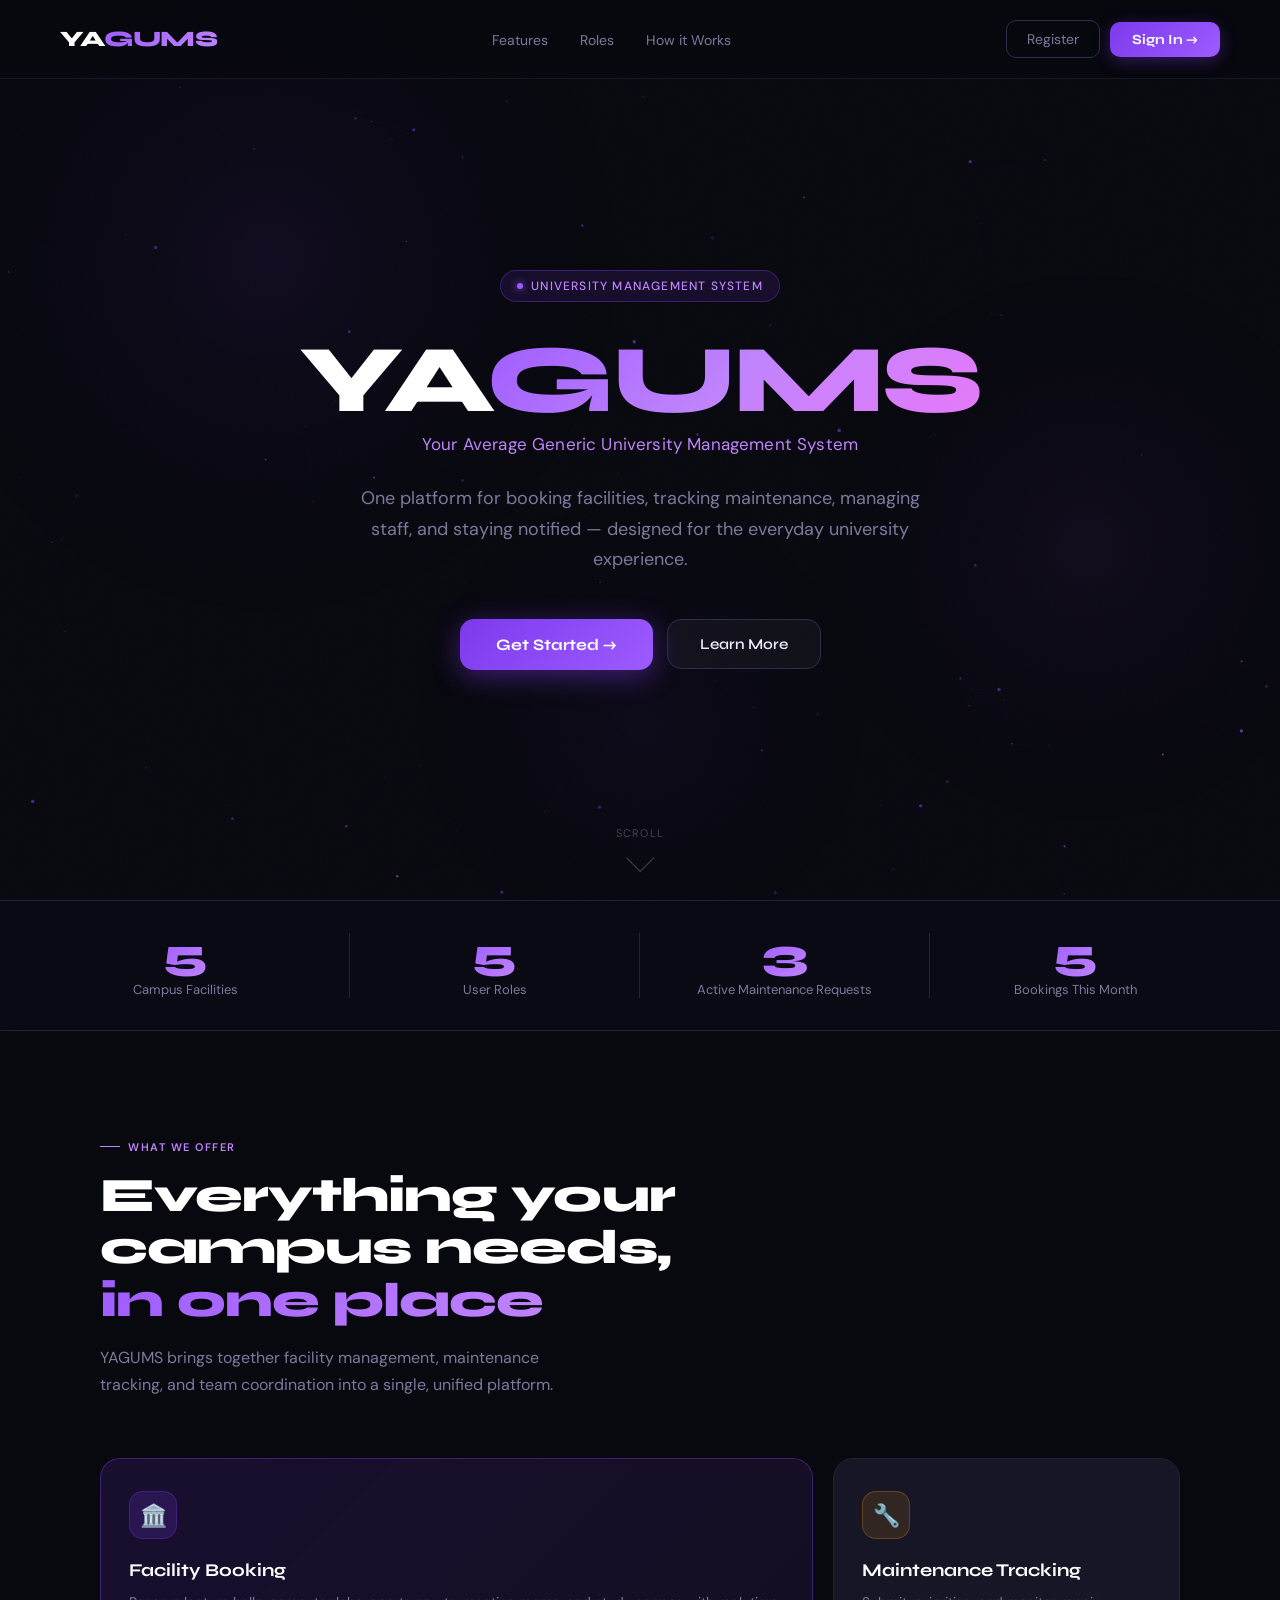
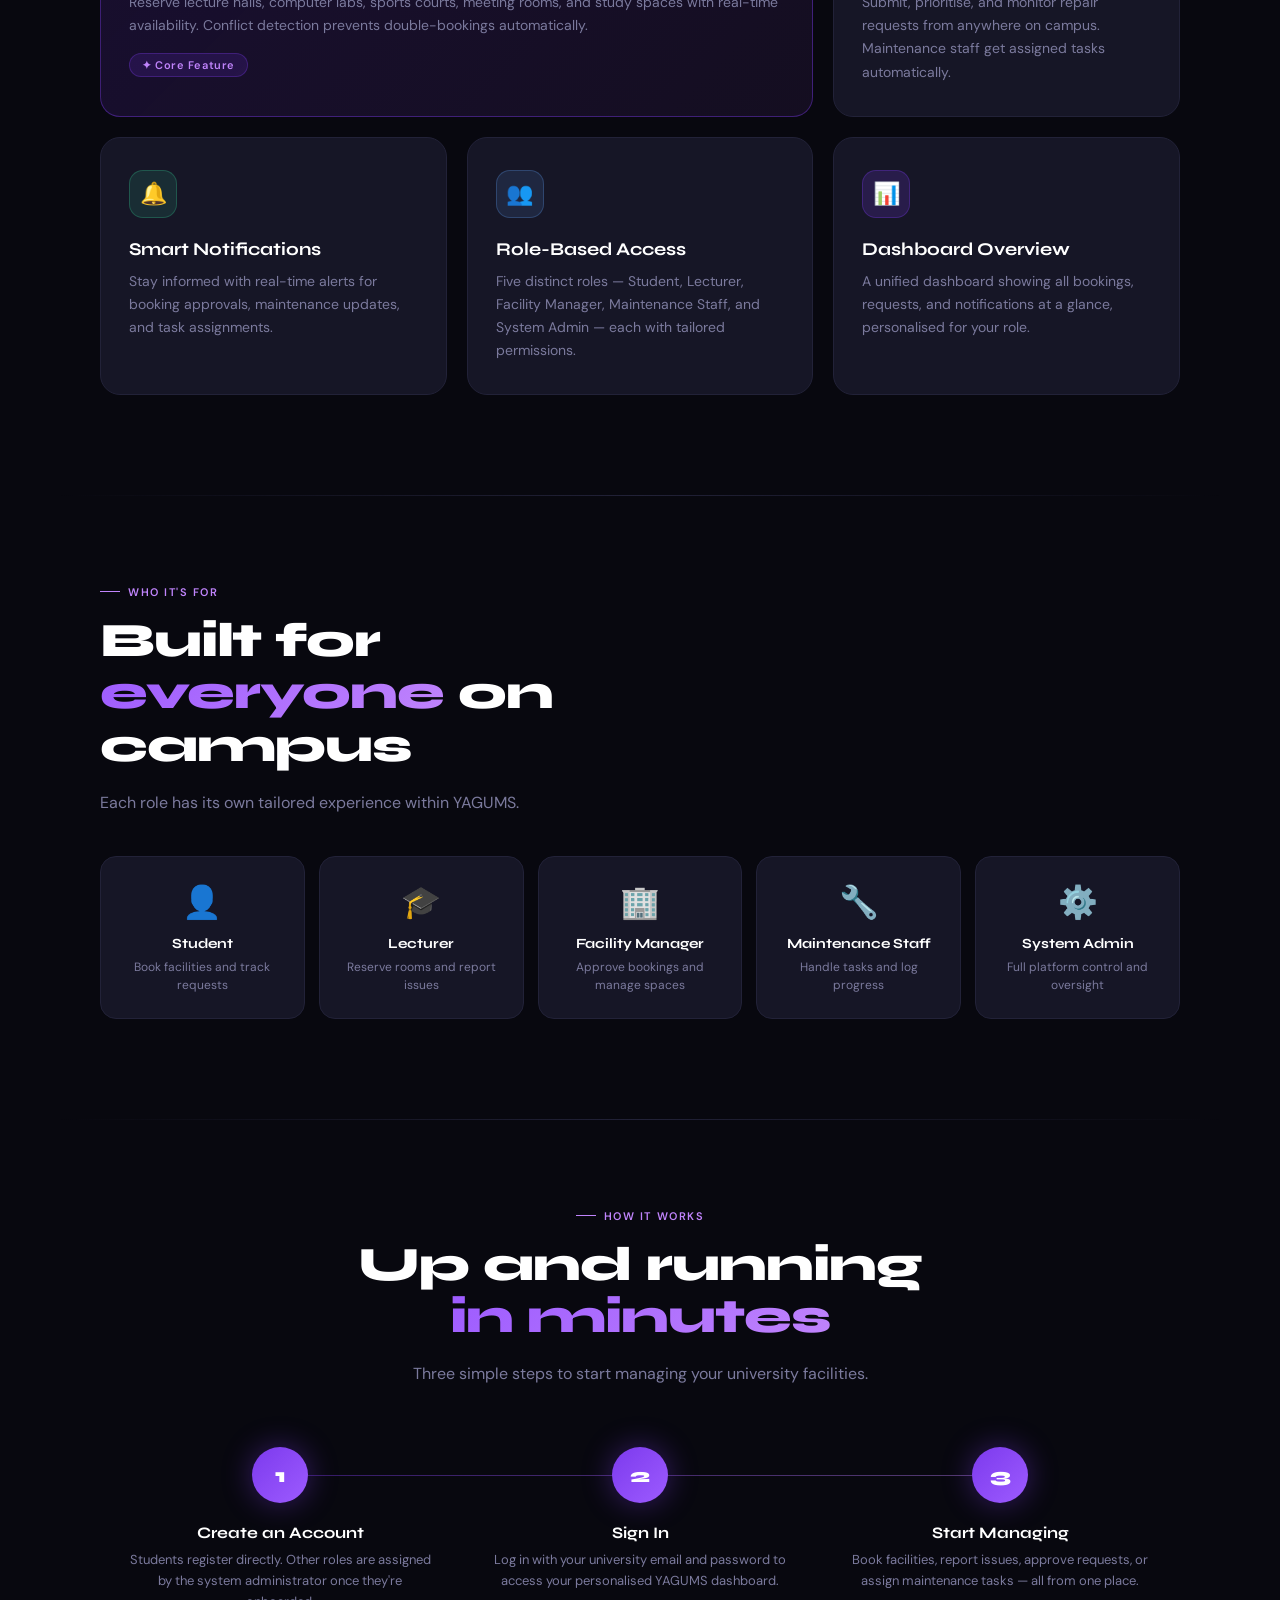
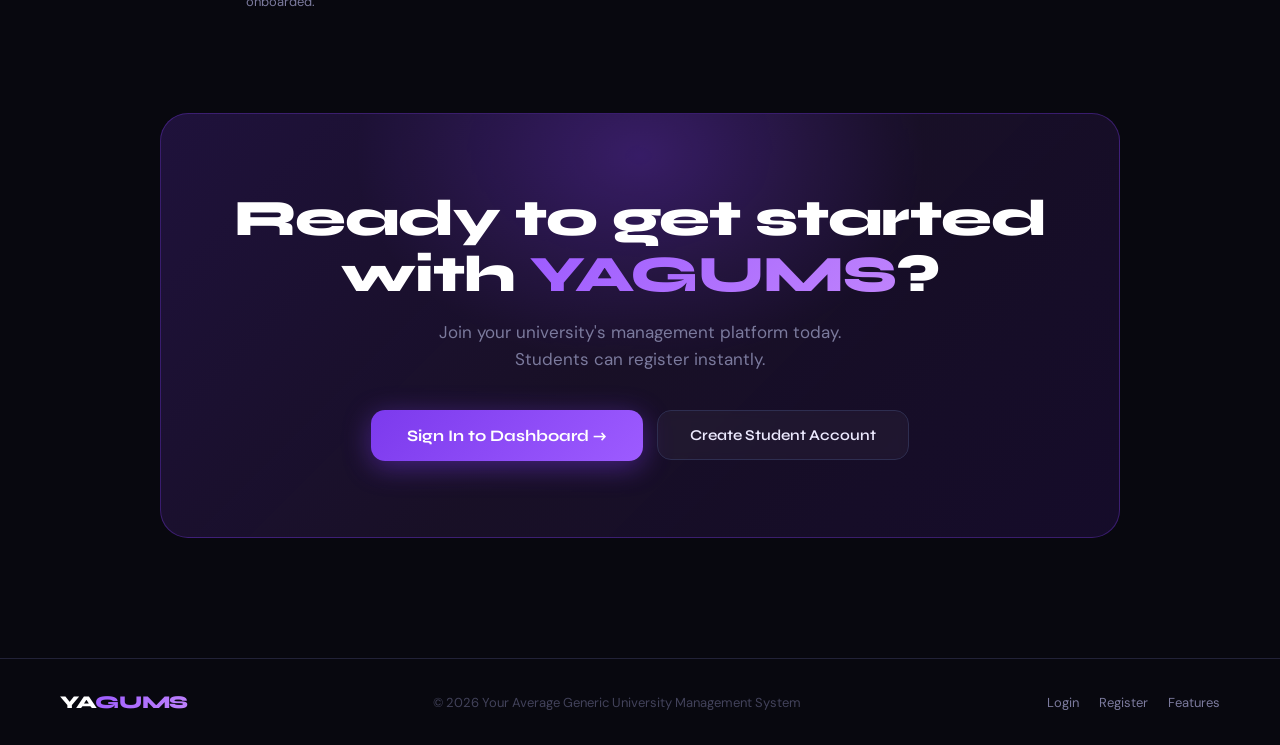
==== index.html @ 68532261 "added will stuf into ts" ====
<!DOCTYPE html>
<html lang="en">
<head>
<meta charset="UTF-8">
<meta name="viewport" content="width=device-width, initial-scale=1.0">
<title>YAGUMS – Your Average Generic University Management System</title>
<link href="https://fonts.googleapis.com/css2?family=Syne:wght@400;600;700;800&family=DM+Sans:ital,wght@0,300;0,400;0,500;1,300&display=swap" rel="stylesheet">
<style>
  :root {
    --black:  #08080f;
    --deep:   #0d0d1a;
    --surface:#12121e;
    --card:   #161626;
    --border: #222238;
    --border2:#2e2e50;
    --purple: #7c3aed;
    --purp2:  #9d5bff;
    --purp3:  #a855f7;
    --purp4:  #4c1d95;
    --text:   #edeaff;
    --muted:  #7b7a9d;
    --dim:    #42425a;
    --accent: #c084fc;
    --green:  #34d399;
    --amber:  #f59e0b;
    --blue:   #60a5fa;
  }

  *, *::before, *::after { margin:0; padding:0; box-sizing:border-box; }
  html { scroll-behavior: smooth; }

  body {
    font-family: 'DM Sans', sans-serif;
    background: var(--black);
    color: var(--text);
    overflow-x: hidden;
    cursor: default;
  }

  /* ─── CANVAS BACKGROUND ─── */
  #bg-canvas {
    position: fixed; inset: 0; z-index: 0;
    pointer-events: none;
  }

  /* ─── NOISE OVERLAY ─── */
  .noise {
    position: fixed; inset: 0; z-index: 1;
    opacity: 0.025;
    background-image: url("data:image/svg+xml,%3Csvg viewBox='0 0 200 200' xmlns='http://www.w3.org/2000/svg'%3E%3Cfilter id='n'%3E%3CfeTurbulence type='fractalNoise' baseFrequency='0.9' numOctaves='4' stitchTiles='stitch'/%3E%3C/filter%3E%3Crect width='100%25' height='100%25' filter='url(%23n)'/%3E%3C/svg%3E");
    background-size: 200px 200px;
    pointer-events: none;
  }

  /* ─── NAV ─── */
  nav {
    position: fixed; top: 0; left: 0; right: 0; z-index: 50;
    display: flex; align-items: center; justify-content: space-between;
    padding: 20px clamp(20px, 5vw, 60px);
    background: rgba(8,8,15,0.7);
    backdrop-filter: blur(20px);
    border-bottom: 1px solid rgba(34,34,56,0.6);
    animation: fadeDown 0.8s cubic-bezier(.16,1,.3,1) forwards;
    opacity: 0; transform: translateY(-12px);
  }
  @keyframes fadeDown { to { opacity:1; transform:translateY(0); } }

  .nav-logo {
    font-family: 'Syne', sans-serif;
    font-size: 22px; font-weight: 800;
    letter-spacing: -0.02em;
    color: #fff;
    text-decoration: none;
  }
  .nav-logo span {
    background: linear-gradient(135deg, var(--purp2), var(--accent));
    -webkit-background-clip: text;
    -webkit-text-fill-color: transparent;
    background-clip: text;
  }

  .nav-links {
    display: flex; align-items: center; gap: clamp(16px,3vw,32px);
    list-style: none;
  }
  .nav-links a {
    font-size: 14px; color: var(--muted);
    text-decoration: none; transition: color 0.2s;
  }
  .nav-links a:hover { color: var(--text); }

  .nav-cta {
    display: flex; align-items: center; gap: 10px;
  }
  .btn-ghost {
    font-family: 'DM Sans', sans-serif;
    font-size: 14px; color: var(--muted);
    background: none; border: 1px solid var(--border2);
    border-radius: 10px; padding: 9px 20px;
    cursor: pointer; transition: all 0.2s; text-decoration: none;
    -webkit-tap-highlight-color: transparent;
  }
  .btn-ghost:hover { border-color: var(--purple); color: var(--text); }

  .btn-solid {
    font-family: 'Syne', sans-serif;
    font-size: 14px; font-weight: 700; color: #fff;
    background: linear-gradient(135deg, var(--purple), var(--purp2));
    border: none; border-radius: 10px; padding: 9px 22px;
    cursor: pointer; transition: all 0.2s; text-decoration: none;
    box-shadow: 0 4px 16px rgba(124,58,237,0.35);
    -webkit-tap-highlight-color: transparent;
  }
  .btn-solid:hover { transform: translateY(-1px); box-shadow: 0 8px 24px rgba(124,58,237,0.45); }
  .btn-solid:active { transform: translateY(0); }

  /* ─── HERO ─── */
  .hero {
    position: relative; z-index: 2;
    min-height: 100vh; min-height: 100dvh;
    display: flex; flex-direction: column;
    align-items: center; justify-content: center;
    text-align: center;
    padding: 120px clamp(20px,5vw,60px) 80px;
  }

  .hero-eyebrow {
    display: inline-flex; align-items: center; gap: 8px;
    background: rgba(124,58,237,0.12);
    border: 1px solid rgba(124,58,237,0.35);
    border-radius: 100px;
    padding: 7px 16px;
    font-size: 12px; font-weight: 500;
    letter-spacing: 0.1em; text-transform: uppercase;
    color: var(--accent);
    margin-bottom: 32px;
    animation: rise 0.8s 0.1s cubic-bezier(.16,1,.3,1) both;
  }
  .hero-eyebrow::before {
    content: '';
    width: 6px; height: 6px;
    background: var(--purp2);
    border-radius: 50%;
    box-shadow: 0 0 8px var(--purp2);
    animation: pulse 2s ease-in-out infinite;
  }
  @keyframes pulse { 0%,100%{opacity:1;transform:scale(1);} 50%{opacity:.5;transform:scale(.8);} }
  @keyframes rise { from{opacity:0;transform:translateY(20px);} to{opacity:1;transform:translateY(0);} }

  .hero-title {
    font-family: 'Syne', sans-serif;
    font-size: clamp(42px, 8vw, 96px);
    font-weight: 800;
    line-height: 0.95;
    letter-spacing: -0.03em;
    color: #fff;
    margin-bottom: 8px;
    animation: rise 0.8s 0.2s cubic-bezier(.16,1,.3,1) both;
  }
  .hero-title .grad {
    background: linear-gradient(135deg, var(--purp2) 0%, var(--accent) 50%, #e879f9 100%);
    -webkit-background-clip: text;
    -webkit-text-fill-color: transparent;
    background-clip: text;
  }
  .hero-title .outline {
    -webkit-text-stroke: 2px rgba(157,91,255,0.5);
    -webkit-text-fill-color: transparent;
    color: transparent;
  }

  .hero-full-name {
    font-family: 'DM Sans', sans-serif;
    font-size: clamp(13px,2vw,17px);
    font-weight: 300;
    font-style: italic;
    color: var(--muted);
    letter-spacing: 0.01em;
    margin-bottom: 28px;
    animation: rise 0.8s 0.3s cubic-bezier(.16,1,.3,1) both;
  }
  .hero-full-name em { color: var(--accent); font-style: normal; font-weight: 400; }

  .hero-desc {
    font-size: clamp(15px,2vw,18px);
    color: var(--muted);
    line-height: 1.7;
    max-width: 560px;
    margin: 0 auto 44px;
    animation: rise 0.8s 0.35s cubic-bezier(.16,1,.3,1) both;
  }

  .hero-actions {
    display: flex; align-items: center; justify-content: center;
    gap: 14px; flex-wrap: wrap;
    animation: rise 0.8s 0.45s cubic-bezier(.16,1,.3,1) both;
  }
  .btn-hero {
    font-family: 'Syne', sans-serif;
    font-size: 16px; font-weight: 700; color: #fff;
    background: linear-gradient(135deg, var(--purple), var(--purp2));
    border: none; border-radius: 14px;
    padding: 16px 36px;
    cursor: pointer; transition: all 0.25s; text-decoration: none;
    box-shadow: 0 6px 28px rgba(124,58,237,0.45);
    -webkit-tap-highlight-color: transparent;
    position: relative; overflow: hidden;
  }
  .btn-hero::after {
    content: '';
    position: absolute; inset: 0;
    background: linear-gradient(135deg, transparent 0%, rgba(255,255,255,0.08) 100%);
    opacity: 0; transition: opacity 0.2s;
  }
  .btn-hero:hover { transform:translateY(-2px); box-shadow:0 12px 40px rgba(124,58,237,0.55); }
  .btn-hero:hover::after { opacity: 1; }
  .btn-hero:active { transform:translateY(0); }

  .btn-outline {
    font-family: 'Syne', sans-serif;
    font-size: 15px; font-weight: 600;
    color: var(--text);
    background: rgba(255,255,255,0.04);
    border: 1px solid var(--border2);
    border-radius: 14px; padding: 15px 32px;
    cursor: pointer; transition: all 0.2s; text-decoration: none;
    backdrop-filter: blur(4px);
    -webkit-tap-highlight-color: transparent;
  }
  .btn-outline:hover { border-color: var(--purple); background: rgba(124,58,237,0.1); }

  /* Scroll hint */
  .scroll-hint {
    position: absolute; bottom: 32px; left: 50%; transform: translateX(-50%);
    display: flex; flex-direction: column; align-items: center; gap: 8px;
    font-size: 11px; letter-spacing: 0.1em; text-transform: uppercase;
    color: var(--dim); animation: fadeIn 1s 1.2s ease both;
  }
  .scroll-arrow {
    width: 20px; height: 20px;
    border-right: 1px solid var(--dim);
    border-bottom: 1px solid var(--dim);
    transform: rotate(45deg);
    animation: bounce 2s ease-in-out infinite;
  }
  @keyframes bounce { 0%,100%{transform:rotate(45deg) translateY(0);} 50%{transform:rotate(45deg) translateY(5px);} }
  @keyframes fadeIn { from{opacity:0;} to{opacity:1;} }

  /* ─── STATS STRIP ─── */
  .stats-strip {
    position: relative; z-index: 2;
    border-top: 1px solid var(--border);
    border-bottom: 1px solid var(--border);
    background: rgba(13,13,26,0.6);
    backdrop-filter: blur(10px);
    padding: 32px clamp(20px,5vw,60px);
    display: grid;
    grid-template-columns: repeat(4, 1fr);
    gap: 0;
  }
  .stat-item {
    padding: 0 clamp(16px,3vw,40px);
    border-right: 1px solid var(--border);
    text-align: center;
  }
  .stat-item:first-child { border-left: none; padding-left: 0; }
  .stat-item:last-child  { border-right: none; }
  .stat-num {
    font-family: 'Syne', sans-serif;
    font-size: clamp(28px,4vw,44px);
    font-weight: 800; color: #fff;
    letter-spacing: -0.02em;
    line-height: 1;
    margin-bottom: 4px;
  }
  .stat-num span {
    background: linear-gradient(135deg, var(--purp2), var(--accent));
    -webkit-background-clip: text;
    -webkit-text-fill-color: transparent;
    background-clip: text;
  }
  .stat-desc { font-size: 13px; color: var(--muted); }

  /* ─── FEATURES SECTION ─── */
  .section {
    position: relative; z-index: 2;
    padding: 100px clamp(20px,5vw,60px);
    max-width: 1200px; margin: 0 auto;
  }

  .section-label {
    display: inline-flex; align-items: center; gap: 8px;
    font-size: 11px; font-weight: 600;
    letter-spacing: 0.14em; text-transform: uppercase;
    color: var(--accent);
    margin-bottom: 16px;
  }
  .section-label::before {
    content: '';
    width: 20px; height: 1px;
    background: var(--accent);
  }

  .section-title {
    font-family: 'Syne', sans-serif;
    font-size: clamp(28px,4vw,48px);
    font-weight: 800; color: #fff;
    letter-spacing: -0.02em;
    line-height: 1.1;
    margin-bottom: 16px;
    max-width: 600px;
  }
  .section-title span {
    background: linear-gradient(135deg, var(--purp2), var(--accent));
    -webkit-background-clip: text;
    -webkit-text-fill-color: transparent;
    background-clip: text;
  }

  .section-sub {
    font-size: 16px; color: var(--muted); line-height: 1.7;
    max-width: 500px; margin-bottom: 60px;
  }

  /* Feature cards grid */
  .features-grid {
    display: grid;
    grid-template-columns: repeat(3, 1fr);
    gap: 20px;
  }

  .feat-card {
    background: var(--card);
    border: 1px solid var(--border);
    border-radius: 20px;
    padding: 32px 28px;
    transition: border-color 0.3s, transform 0.3s, box-shadow 0.3s;
    position: relative; overflow: hidden;
  }
  .feat-card::before {
    content: '';
    position: absolute;
    top: 0; left: 0; right: 0; height: 1px;
    background: linear-gradient(90deg, transparent, var(--purp2), transparent);
    opacity: 0; transition: opacity 0.3s;
  }
  .feat-card:hover {
    border-color: var(--border2);
    transform: translateY(-4px);
    box-shadow: 0 20px 60px rgba(124,58,237,0.12);
  }
  .feat-card:hover::before { opacity: 1; }

  .feat-card.featured {
    background: linear-gradient(135deg, rgba(124,58,237,0.15), rgba(168,85,247,0.08));
    border-color: rgba(124,58,237,0.4);
    grid-column: span 2;
  }
  .feat-card.featured:hover { box-shadow: 0 24px 60px rgba(124,58,237,0.2); }

  .feat-icon {
    width: 48px; height: 48px;
    background: rgba(124,58,237,0.18);
    border: 1px solid rgba(124,58,237,0.3);
    border-radius: 14px;
    display: flex; align-items: center; justify-content: center;
    font-size: 22px; margin-bottom: 20px;
  }
  .feat-icon.green  { background: rgba(52,211,153,0.12); border-color: rgba(52,211,153,0.25); }
  .feat-icon.amber  { background: rgba(245,158,11,0.12); border-color: rgba(245,158,11,0.25); }
  .feat-icon.blue   { background: rgba(96,165,250,0.12); border-color: rgba(96,165,250,0.25); }

  .feat-title {
    font-family: 'Syne', sans-serif;
    font-size: 18px; font-weight: 700; color: #fff;
    margin-bottom: 10px;
  }
  .feat-desc { font-size: 14px; color: var(--muted); line-height: 1.65; }

  .feat-tag {
    display: inline-flex; align-items: center; gap: 5px;
    background: rgba(124,58,237,0.15);
    border: 1px solid rgba(124,58,237,0.3);
    border-radius: 100px;
    padding: 4px 12px; font-size: 11px; font-weight: 600;
    color: var(--accent); margin-top: 16px;
    letter-spacing: 0.05em;
  }

  /* ─── ROLES SECTION ─── */
  .roles-section {
    position: relative; z-index: 2;
    padding: 0 clamp(20px,5vw,60px) 100px;
    max-width: 1200px; margin: 0 auto;
  }

  .roles-grid {
    display: grid;
    grid-template-columns: repeat(5, 1fr);
    gap: 14px;
  }

  .role-card {
    background: var(--card);
    border: 1px solid var(--border);
    border-radius: 16px;
    padding: 24px 16px;
    text-align: center;
    transition: all 0.25s;
    cursor: default;
    position: relative; overflow: hidden;
  }
  .role-card::after {
    content: '';
    position: absolute; inset: 0;
    background: radial-gradient(ellipse at 50% 0%, rgba(124,58,237,0.2) 0%, transparent 70%);
    opacity: 0; transition: opacity 0.3s;
  }
  .role-card:hover {
    border-color: rgba(124,58,237,0.4);
    transform: translateY(-3px);
    box-shadow: 0 12px 40px rgba(124,58,237,0.12);
  }
  .role-card:hover::after { opacity: 1; }

  .role-emoji { font-size: 32px; margin-bottom: 12px; display: block; }
  .role-name {
    font-family: 'Syne', sans-serif;
    font-size: 14px; font-weight: 700; color: #fff;
    margin-bottom: 6px;
  }
  .role-desc-text { font-size: 12px; color: var(--muted); line-height: 1.5; }

  /* ─── HOW IT WORKS ─── */
  .how-section {
    position: relative; z-index: 2;
    padding: 0 clamp(20px,5vw,60px) 100px;
    max-width: 1200px; margin: 0 auto;
  }

  .steps-row {
    display: grid;
    grid-template-columns: repeat(3, 1fr);
    gap: 0;
    position: relative;
  }
  .steps-row::before {
    content: '';
    position: absolute;
    top: 28px; left: calc(50% / 3 + 28px); right: calc(50% / 3 + 28px);
    height: 1px;
    background: linear-gradient(90deg, var(--purple), var(--accent));
    opacity: 0.4;
  }

  .step-item {
    text-align: center;
    padding: 0 24px;
  }
  .step-circle {
    width: 56px; height: 56px;
    background: linear-gradient(135deg, var(--purple), var(--purp2));
    border-radius: 50%;
    display: flex; align-items: center; justify-content: center;
    font-family: 'Syne', sans-serif;
    font-size: 20px; font-weight: 800; color: #fff;
    margin: 0 auto 20px;
    box-shadow: 0 0 30px rgba(124,58,237,0.4);
  }
  .step-title {
    font-family: 'Syne', sans-serif;
    font-size: 16px; font-weight: 700; color: #fff; margin-bottom: 8px;
  }
  .step-body { font-size: 13px; color: var(--muted); line-height: 1.6; }

  /* ─── CTA SECTION ─── */
  .cta-section {
    position: relative; z-index: 2;
    padding: 0 clamp(20px,5vw,60px) 120px;
  }

  .cta-box {
    max-width: 960px; margin: 0 auto;
    background: linear-gradient(135deg, rgba(124,58,237,0.2) 0%, rgba(168,85,247,0.1) 50%, rgba(76,29,149,0.2) 100%);
    border: 1px solid rgba(124,58,237,0.35);
    border-radius: 28px;
    padding: clamp(48px,6vw,80px) clamp(32px,5vw,80px);
    text-align: center;
    position: relative; overflow: hidden;
  }
  .cta-box::before {
    content: '';
    position: absolute;
    top: -40%; left: 50%; transform: translateX(-50%);
    width: 60%; height: 100%;
    background: radial-gradient(ellipse, rgba(124,58,237,0.3) 0%, transparent 70%);
    pointer-events: none;
  }
  .cta-title {
    font-family: 'Syne', sans-serif;
    font-size: clamp(28px,4vw,52px);
    font-weight: 800; color: #fff;
    letter-spacing: -0.02em; line-height: 1.1;
    margin-bottom: 16px; position: relative;
  }
  .cta-title span {
    background: linear-gradient(135deg, var(--purp2), var(--accent));
    -webkit-background-clip: text;
    -webkit-text-fill-color: transparent;
    background-clip: text;
  }
  .cta-sub {
    font-size: clamp(14px,2vw,17px);
    color: var(--muted); line-height: 1.6;
    max-width: 480px; margin: 0 auto 36px; position: relative;
  }
  .cta-actions {
    display: flex; align-items: center; justify-content: center;
    gap: 14px; flex-wrap: wrap; position: relative;
  }

  /* ─── FOOTER ─── */
  footer {
    position: relative; z-index: 2;
    border-top: 1px solid var(--border);
    padding: 32px clamp(20px,5vw,60px);
    display: flex; align-items: center; justify-content: space-between;
    flex-wrap: wrap; gap: 16px;
  }
  .footer-logo {
    font-family: 'Syne', sans-serif;
    font-size: 18px; font-weight: 800; color: #fff;
    letter-spacing: -0.02em;
  }
  .footer-logo span {
    background: linear-gradient(135deg, var(--purp2), var(--accent));
    -webkit-background-clip: text;
    -webkit-text-fill-color: transparent;
    background-clip: text;
  }
  .footer-copy { font-size: 13px; color: var(--dim); }
  .footer-links { display: flex; gap: 20px; }
  .footer-links a { font-size: 13px; color: var(--muted); text-decoration: none; transition: color 0.2s; }
  .footer-links a:hover { color: var(--accent); }

  /* ─── SCROLL ANIMATIONS ─── */
  .reveal {
    opacity: 0; transform: translateY(28px);
    transition: opacity 0.7s cubic-bezier(.16,1,.3,1), transform 0.7s cubic-bezier(.16,1,.3,1);
  }
  .reveal.visible { opacity: 1; transform: translateY(0); }
  .reveal-delay-1 { transition-delay: 0.1s; }
  .reveal-delay-2 { transition-delay: 0.2s; }
  .reveal-delay-3 { transition-delay: 0.3s; }
  .reveal-delay-4 { transition-delay: 0.4s; }

  /* ─── DIVIDER ─── */
  .section-divider {
    height: 1px;
    background: linear-gradient(90deg, transparent, var(--border), transparent);
    margin: 0 clamp(20px,5vw,60px);
    position: relative; z-index: 2;
  }

  /* ─── RESPONSIVE ─── */
  @media (max-width: 900px) {
    .features-grid { grid-template-columns: 1fr 1fr; }
    .feat-card.featured { grid-column: span 2; }
    .roles-grid { grid-template-columns: repeat(3, 1fr); }
    .stats-strip { grid-template-columns: repeat(2, 1fr); gap: 24px 0; }
    .stat-item:nth-child(2) { border-right: none; }
    .stat-item:nth-child(3) { border-right: 1px solid var(--border); padding-left: clamp(16px,3vw,40px); }
    .nav-links { display: none; }
  }

  @media (max-width: 640px) {
    .features-grid { grid-template-columns: 1fr; }
    .feat-card.featured { grid-column: span 1; }
    .roles-grid { grid-template-columns: repeat(2, 1fr); }
    .steps-row { grid-template-columns: 1fr; gap: 36px; }
    .steps-row::before { display: none; }
    .stats-strip { grid-template-columns: repeat(2, 1fr); }
    .stat-item { border-right: none; border-bottom: 1px solid var(--border); padding: 16px 0; }
    .stat-item:last-child { border-bottom: none; }
    .hero-actions { flex-direction: column; align-items: stretch; }
    .btn-hero, .btn-outline { text-align: center; }
    footer { flex-direction: column; text-align: center; }
    .footer-links { justify-content: center; }
  }

  @media (max-width: 400px) {
    .roles-grid { grid-template-columns: 1fr; }
    .nav-cta .btn-ghost { display: none; }
  }
</style>
</head>
<body>

<canvas id="bg-canvas"></canvas>
<div class="noise"></div>

<!-- ─── NAV ─── -->
<nav>
  <a href="index.html" class="nav-logo">YA<span>GUMS</span></a>
  <ul class="nav-links">
    <li><a href="#features">Features</a></li>
    <li><a href="#roles">Roles</a></li>
    <li><a href="#how">How it Works</a></li>
  </ul>
  <div class="nav-cta">
    <a href="register.html" class="btn-ghost">Register</a>
    <a href="login.html" class="btn-solid">Sign In →</a>
  </div>
</nav>

<!-- ─── HERO ─── -->
<section class="hero">
  <div class="hero-eyebrow">University Management System</div>

  <h1 class="hero-title">
    YA<span class="grad">GUMS</span>
  </h1>

  <p class="hero-full-name">
    <em>Your Average Generic University Management System</em>
  </p>

  <p class="hero-desc">
    One platform for booking facilities, tracking maintenance, managing staff, and staying notified — designed for the everyday university experience.
  </p>

  <div class="hero-actions">
    <a href="login.html" class="btn-hero">Get Started →</a>
    <a href="#features" class="btn-outline">Learn More</a>
  </div>

  <div class="scroll-hint">
    <span>Scroll</span>
    <div class="scroll-arrow"></div>
  </div>
</section>

<!-- ─── STATS STRIP ─── -->
<div class="stats-strip">
  <div class="stat-item">
    <div class="stat-num"><span>5</span></div>
    <div class="stat-desc">Campus Facilities</div>
  </div>
  <div class="stat-item">
    <div class="stat-num"><span>5</span></div>
    <div class="stat-desc">User Roles</div>
  </div>
  <div class="stat-item">
    <div class="stat-num"><span>3</span></div>
    <div class="stat-desc">Active Maintenance Requests</div>
  </div>
  <div class="stat-item">
    <div class="stat-num"><span>5</span></div>
    <div class="stat-desc">Bookings This Month</div>
  </div>
</div>

<!-- ─── FEATURES ─── -->
<section class="section" id="features">
  <div class="reveal">
    <div class="section-label">What We Offer</div>
    <h2 class="section-title">Everything your campus needs, <span>in one place</span></h2>
    <p class="section-sub">YAGUMS brings together facility management, maintenance tracking, and team coordination into a single, unified platform.</p>
  </div>

  <div class="features-grid">
    <div class="feat-card featured reveal reveal-delay-1">
      <div class="feat-icon">🏛️</div>
      <div class="feat-title">Facility Booking</div>
      <p class="feat-desc">Reserve lecture halls, computer labs, sports courts, meeting rooms, and study spaces with real-time availability. Conflict detection prevents double-bookings automatically.</p>
      <span class="feat-tag">✦ Core Feature</span>
    </div>

    <div class="feat-card reveal reveal-delay-2">
      <div class="feat-icon amber">🔧</div>
      <div class="feat-title">Maintenance Tracking</div>
      <p class="feat-desc">Submit, prioritise, and monitor repair requests from anywhere on campus. Maintenance staff get assigned tasks automatically.</p>
    </div>

    <div class="feat-card reveal reveal-delay-1">
      <div class="feat-icon green">🔔</div>
      <div class="feat-title">Smart Notifications</div>
      <p class="feat-desc">Stay informed with real-time alerts for booking approvals, maintenance updates, and task assignments.</p>
    </div>

    <div class="feat-card reveal reveal-delay-2">
      <div class="feat-icon blue">👥</div>
      <div class="feat-title">Role-Based Access</div>
      <p class="feat-desc">Five distinct roles — Student, Lecturer, Facility Manager, Maintenance Staff, and System Admin — each with tailored permissions.</p>
    </div>

    <div class="feat-card reveal reveal-delay-3">
      <div class="feat-icon">📊</div>
      <div class="feat-title">Dashboard Overview</div>
      <p class="feat-desc">A unified dashboard showing all bookings, requests, and notifications at a glance, personalised for your role.</p>
    </div>
  </div>
</section>

<div class="section-divider"></div>

<!-- ─── ROLES ─── -->
<section class="roles-section" id="roles">
  <div style="padding-top: 80px;">
    <div class="reveal">
      <div class="section-label">Who It's For</div>
      <h2 class="section-title">Built for <span>everyone</span> on campus</h2>
      <p class="section-sub" style="margin-bottom:40px;">Each role has its own tailored experience within YAGUMS.</p>
    </div>

    <div class="roles-grid">
      <div class="role-card reveal reveal-delay-1">
        <span class="role-emoji">👤</span>
        <div class="role-name">Student</div>
        <div class="role-desc-text">Book facilities and track requests</div>
      </div>
      <div class="role-card reveal reveal-delay-2">
        <span class="role-emoji">🎓</span>
        <div class="role-name">Lecturer</div>
        <div class="role-desc-text">Reserve rooms and report issues</div>
      </div>
      <div class="role-card reveal reveal-delay-3">
        <span class="role-emoji">🏢</span>
        <div class="role-name">Facility Manager</div>
        <div class="role-desc-text">Approve bookings and manage spaces</div>
      </div>
      <div class="role-card reveal reveal-delay-4">
        <span class="role-emoji">🔧</span>
        <div class="role-name">Maintenance Staff</div>
        <div class="role-desc-text">Handle tasks and log progress</div>
      </div>
      <div class="role-card reveal reveal-delay-4">
        <span class="role-emoji">⚙️</span>
        <div class="role-name">System Admin</div>
        <div class="role-desc-text">Full platform control and oversight</div>
      </div>
    </div>
  </div>
</section>

<div class="section-divider"></div>

<!-- ─── HOW IT WORKS ─── -->
<section class="how-section" id="how">
  <div style="padding-top: 80px;">
    <div class="reveal" style="text-align:center; margin-bottom:60px;">
      <div class="section-label" style="justify-content:center;">How It Works</div>
      <h2 class="section-title" style="margin:0 auto 16px; text-align:center;">Up and running <span>in minutes</span></h2>
      <p class="section-sub" style="margin:0 auto;">Three simple steps to start managing your university facilities.</p>
    </div>

    <div class="steps-row">
      <div class="step-item reveal reveal-delay-1">
        <div class="step-circle">1</div>
        <div class="step-title">Create an Account</div>
        <p class="step-body">Students register directly. Other roles are assigned by the system administrator once they're onboarded.</p>
      </div>
      <div class="step-item reveal reveal-delay-2">
        <div class="step-circle">2</div>
        <div class="step-title">Sign In</div>
        <p class="step-body">Log in with your university email and password to access your personalised YAGUMS dashboard.</p>
      </div>
      <div class="step-item reveal reveal-delay-3">
        <div class="step-circle">3</div>
        <div class="step-title">Start Managing</div>
        <p class="step-body">Book facilities, report issues, approve requests, or assign maintenance tasks — all from one place.</p>
      </div>
    </div>
  </div>
</section>

<!-- ─── CTA ─── -->
<section class="cta-section">
  <div class="cta-box reveal">
    <h2 class="cta-title">Ready to get started<br>with <span>YAGUMS</span>?</h2>
    <p class="cta-sub">Join your university's management platform today. Students can register instantly.</p>
    <div class="cta-actions">
      <a href="login.html" class="btn-hero">Sign In to Dashboard →</a>
      <a href="register.html" class="btn-outline">Create Student Account</a>
    </div>
  </div>
</section>

<!-- ─── FOOTER ─── -->
<footer>
  <div class="footer-logo">YA<span>GUMS</span></div>
  <div class="footer-copy">© 2026 Your Average Generic University Management System</div>
  <div class="footer-links">
    <a href="login.html">Login</a>
    <a href="register.html">Register</a>
    <a href="#features">Features</a>
  </div>
</footer>

<script>
  /* ─── ANIMATED PARTICLE CANVAS ─── */
  const canvas = document.getElementById('bg-canvas');
  const ctx = canvas.getContext('2d');
  let W, H, particles = [], animId;

  function resize() {
    W = canvas.width  = window.innerWidth;
    H = canvas.height = window.innerHeight;
  }

  function Particle() {
    this.reset = function() {
      this.x = Math.random() * W;
      this.y = Math.random() * H;
      this.r = Math.random() * 1.5 + 0.3;
      this.vx = (Math.random() - 0.5) * 0.3;
      this.vy = (Math.random() - 0.5) * 0.3;
      this.alpha = Math.random() * 0.5 + 0.1;
      this.color = Math.random() > 0.5 ? '124,58,237' : '168,85,247';
    };
    this.reset();
    this.update = function() {
      this.x += this.vx; this.y += this.vy;
      if (this.x < 0 || this.x > W || this.y < 0 || this.y > H) this.reset();
    };
    this.draw = function() {
      ctx.beginPath();
      ctx.arc(this.x, this.y, this.r, 0, Math.PI * 2);
      ctx.fillStyle = `rgba(${this.color},${this.alpha})`;
      ctx.fill();
    };
  }

  function initParticles() {
    const count = Math.min(Math.floor((W * H) / 12000), 120);
    particles = Array.from({ length: count }, () => new Particle());
  }

  function drawConnections() {
    const maxDist = 120;
    for (let i = 0; i < particles.length; i++) {
      for (let j = i + 1; j < particles.length; j++) {
        const dx = particles[i].x - particles[j].x;
        const dy = particles[i].y - particles[j].y;
        const dist = Math.sqrt(dx*dx + dy*dy);
        if (dist < maxDist) {
          ctx.beginPath();
          ctx.moveTo(particles[i].x, particles[i].y);
          ctx.lineTo(particles[j].x, particles[j].y);
          ctx.strokeStyle = `rgba(124,58,237,${0.08 * (1 - dist/maxDist)})`;
          ctx.lineWidth = 0.5;
          ctx.stroke();
        }
      }
    }
  }

  /* Gradient orbs */
  let t = 0;
  function drawOrbs() {
    t += 0.003;
    const orbs = [
      { x: W*0.2 + Math.sin(t)*W*0.05, y: H*0.25 + Math.cos(t*0.8)*H*0.04, r: W*0.28, c: '124,58,237', a: 0.08 },
      { x: W*0.8 + Math.cos(t*1.2)*W*0.05, y: H*0.6 + Math.sin(t)*H*0.05, r: W*0.22, c: '168,85,247', a: 0.06 },
      { x: W*0.5, y: H*0.8 + Math.sin(t*0.7)*H*0.03, r: W*0.18, c: '124,58,237', a: 0.05 },
    ];
    orbs.forEach(o => {
      const g = ctx.createRadialGradient(o.x, o.y, 0, o.x, o.y, o.r);
      g.addColorStop(0, `rgba(${o.c},${o.a})`);
      g.addColorStop(1, 'transparent');
      ctx.fillStyle = g;
      ctx.beginPath();
      ctx.arc(o.x, o.y, o.r, 0, Math.PI*2);
      ctx.fill();
    });
  }

  function loop() {
    ctx.clearRect(0, 0, W, H);
    drawOrbs();
    drawConnections();
    particles.forEach(p => { p.update(); p.draw(); });
    animId = requestAnimationFrame(loop);
  }

  resize();
  initParticles();
  loop();
  window.addEventListener('resize', () => { resize(); initParticles(); });

  /* ─── SCROLL REVEAL ─── */
  const observer = new IntersectionObserver(entries => {
    entries.forEach(e => {
      if (e.isIntersecting) { e.target.classList.add('visible'); observer.unobserve(e.target); }
    });
  }, { threshold: 0.12 });

  document.querySelectorAll('.reveal').forEach(el => observer.observe(el));

  /* ─── SMOOTH SCROLL FOR ANCHOR LINKS ─── */
  document.querySelectorAll('a[href^="#"]').forEach(a => {
    a.addEventListener('click', e => {
      const id = a.getAttribute('href').slice(1);
      const el = document.getElementById(id);
      if (el) {
        e.preventDefault();
        el.scrollIntoView({ behavior: 'smooth', block: 'start' });
      }
    });
  });
</script>
</body>
</html>
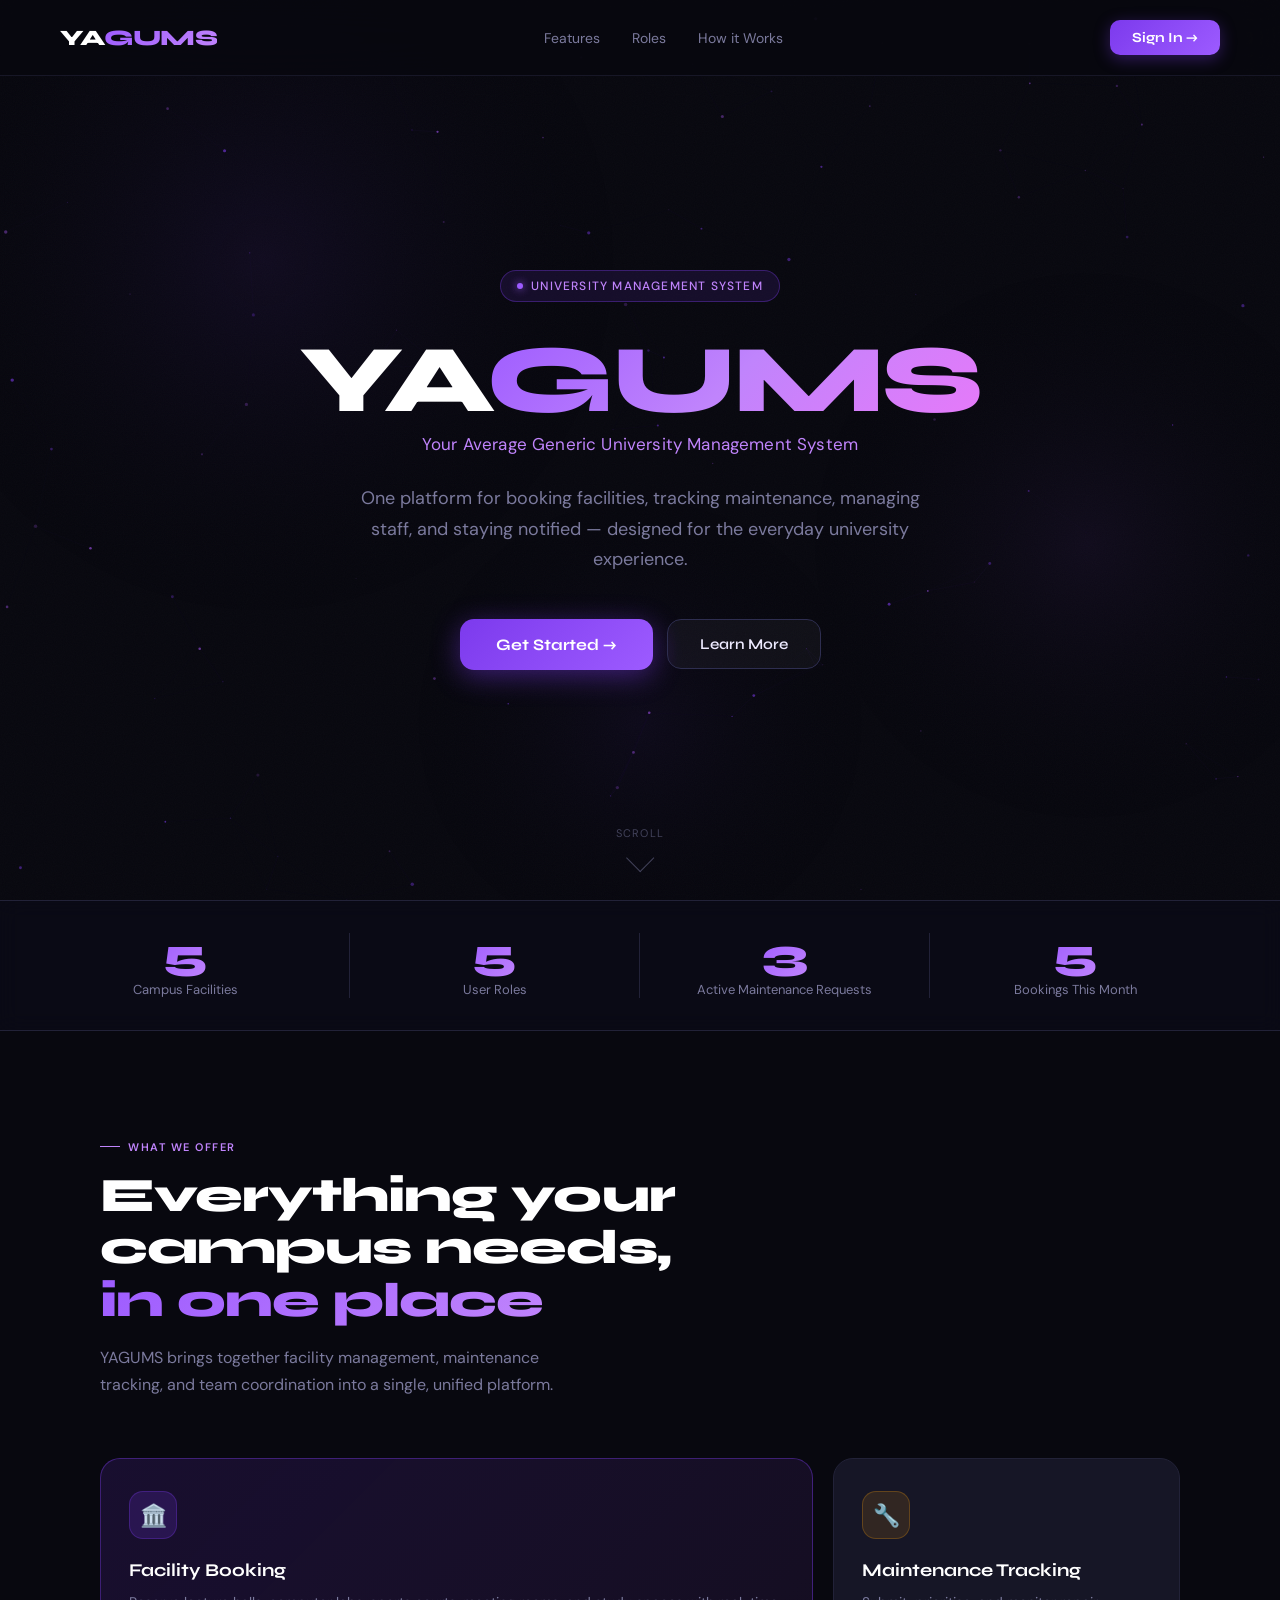
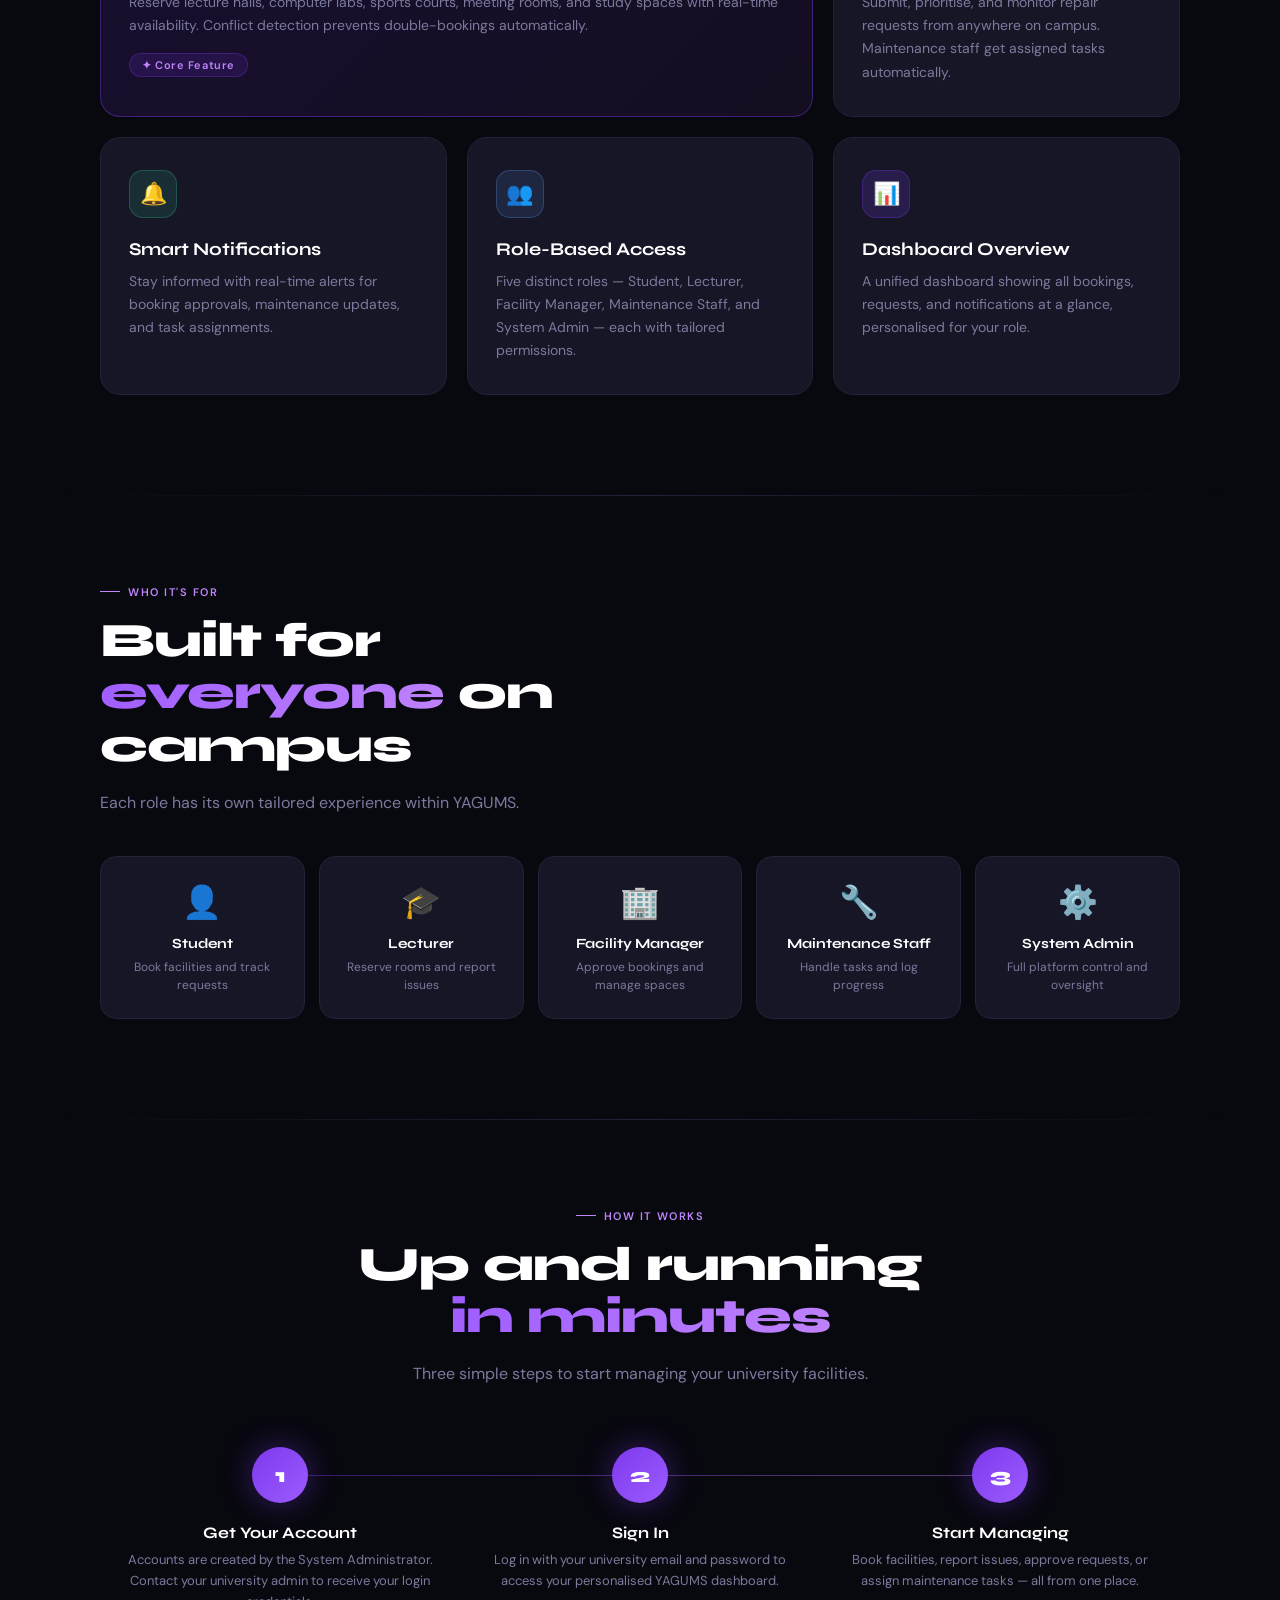
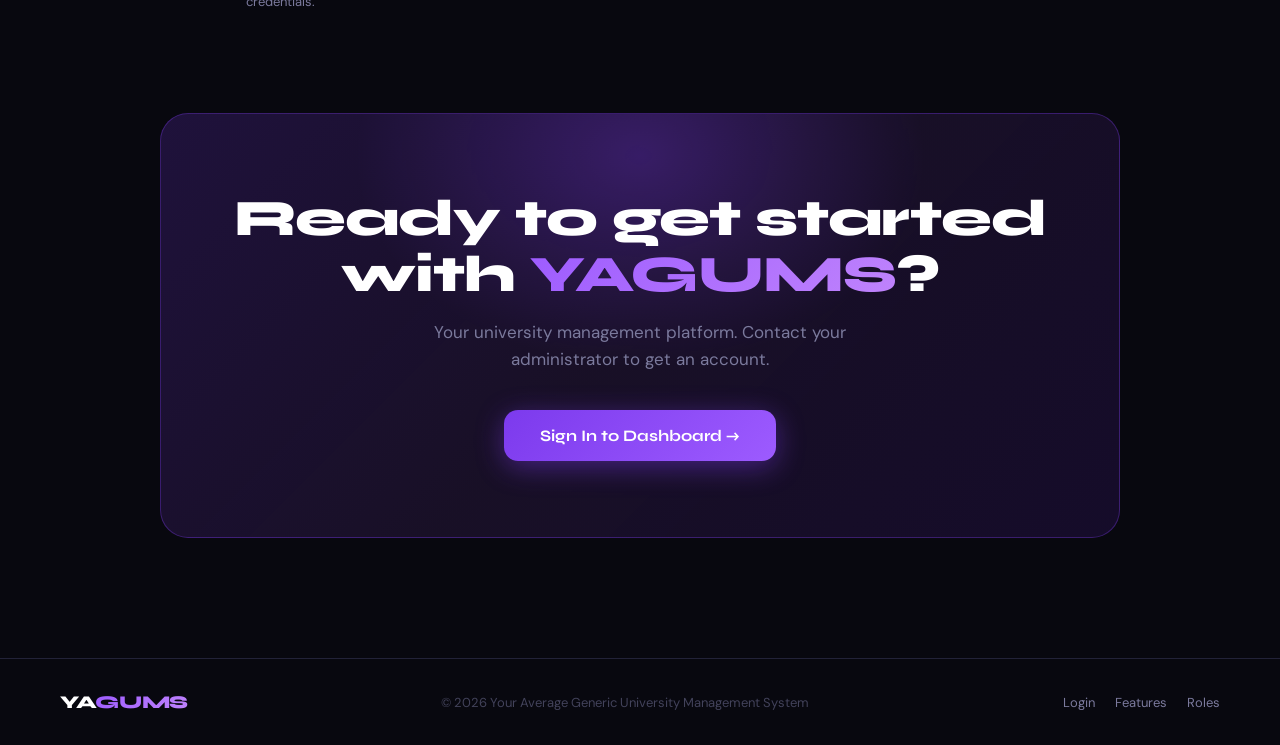
==== commit 3df45e4f: "adding new vers" ====
--- a/index.html
+++ b/index.html
@@ -608,7 +608,6 @@
     <li><a href="#how">How it Works</a></li>
   </ul>
   <div class="nav-cta">
-    <a href="register.html" class="btn-ghost">Register</a>
     <a href="login.html" class="btn-solid">Sign In →</a>
   </div>
 </nav>
@@ -757,8 +756,8 @@
     <div class="steps-row">
       <div class="step-item reveal reveal-delay-1">
         <div class="step-circle">1</div>
-        <div class="step-title">Create an Account</div>
-        <p class="step-body">Students register directly. Other roles are assigned by the system administrator once they're onboarded.</p>
+        <div class="step-title">Get Your Account</div>
+        <p class="step-body">Accounts are created by the System Administrator. Contact your university admin to receive your login credentials.</p>
       </div>
       <div class="step-item reveal reveal-delay-2">
         <div class="step-circle">2</div>
@@ -778,10 +777,9 @@
 <section class="cta-section">
   <div class="cta-box reveal">
     <h2 class="cta-title">Ready to get started<br>with <span>YAGUMS</span>?</h2>
-    <p class="cta-sub">Join your university's management platform today. Students can register instantly.</p>
+    <p class="cta-sub">Your university management platform. Contact your administrator to get an account.</p>
     <div class="cta-actions">
       <a href="login.html" class="btn-hero">Sign In to Dashboard →</a>
-      <a href="register.html" class="btn-outline">Create Student Account</a>
     </div>
   </div>
 </section>
@@ -792,8 +790,8 @@
   <div class="footer-copy">© 2026 Your Average Generic University Management System</div>
   <div class="footer-links">
     <a href="login.html">Login</a>
-    <a href="register.html">Register</a>
     <a href="#features">Features</a>
+    <a href="#roles">Roles</a>
   </div>
 </footer>
 
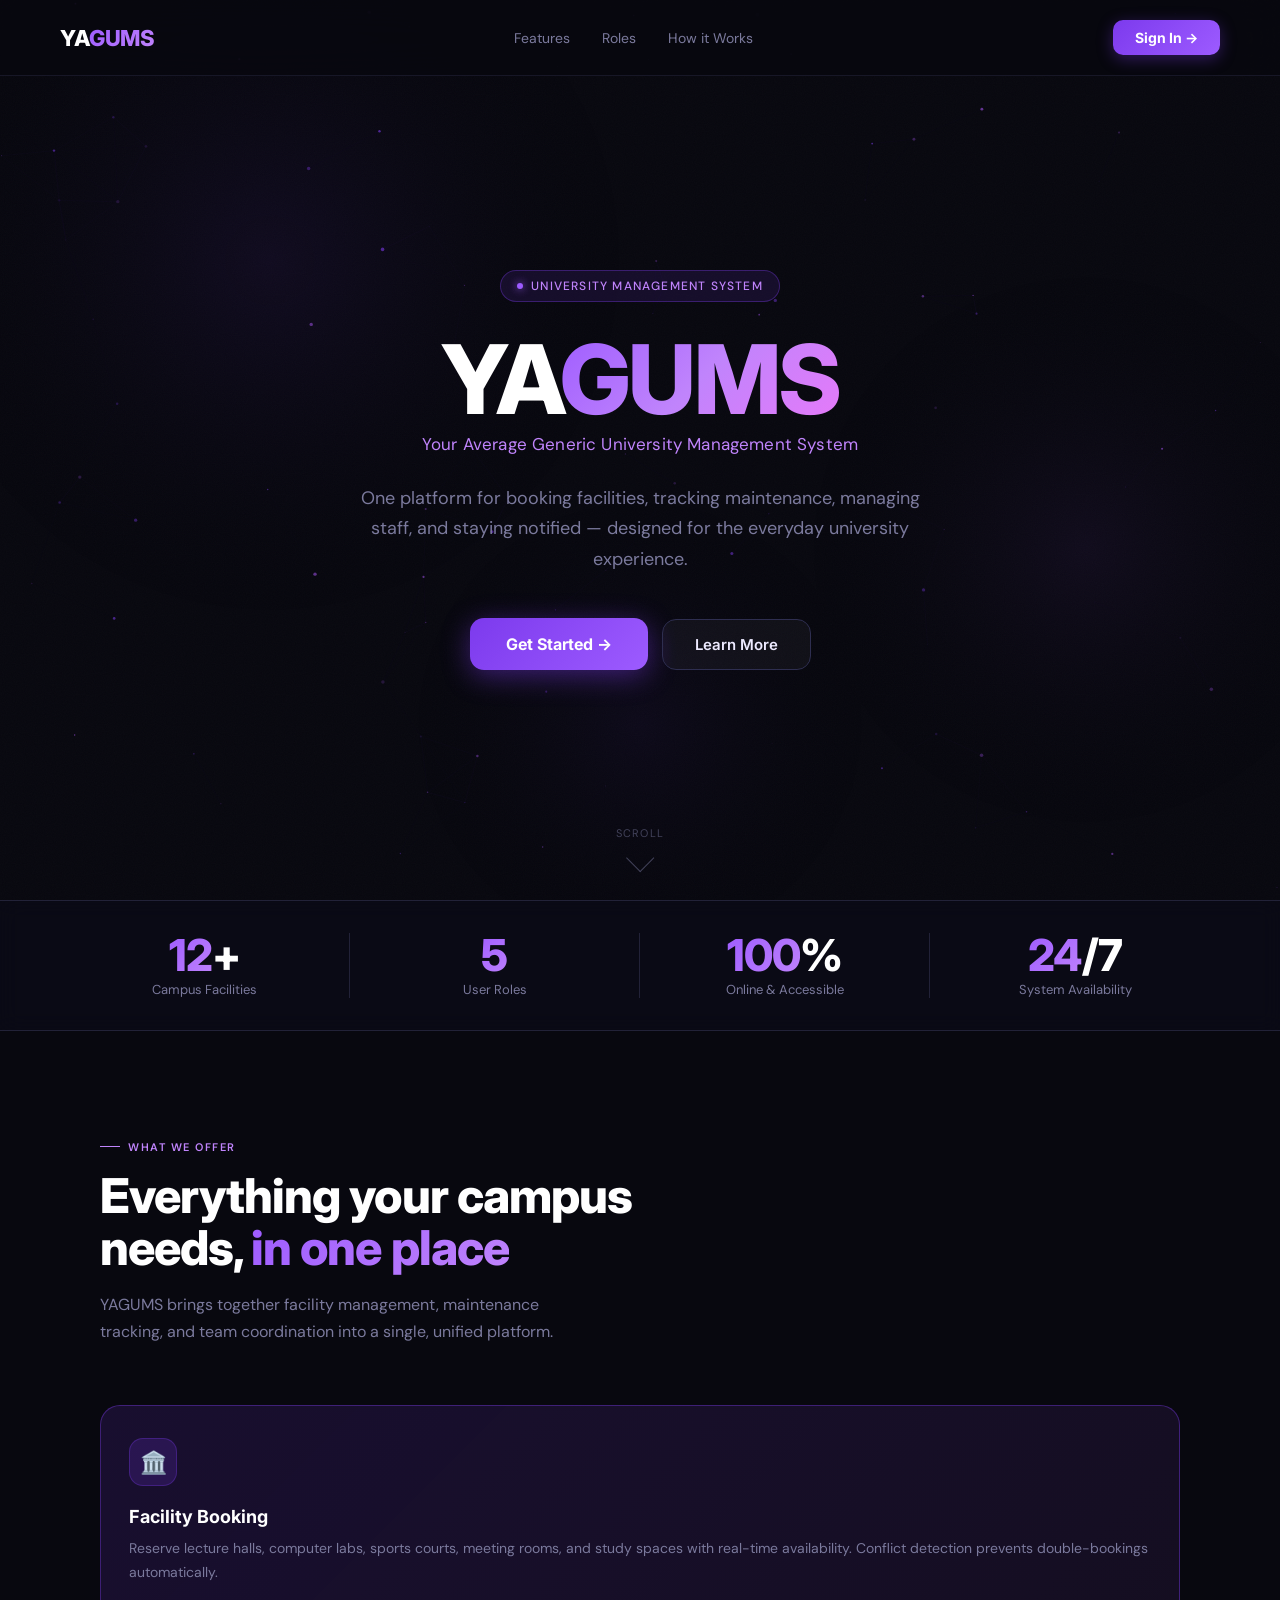
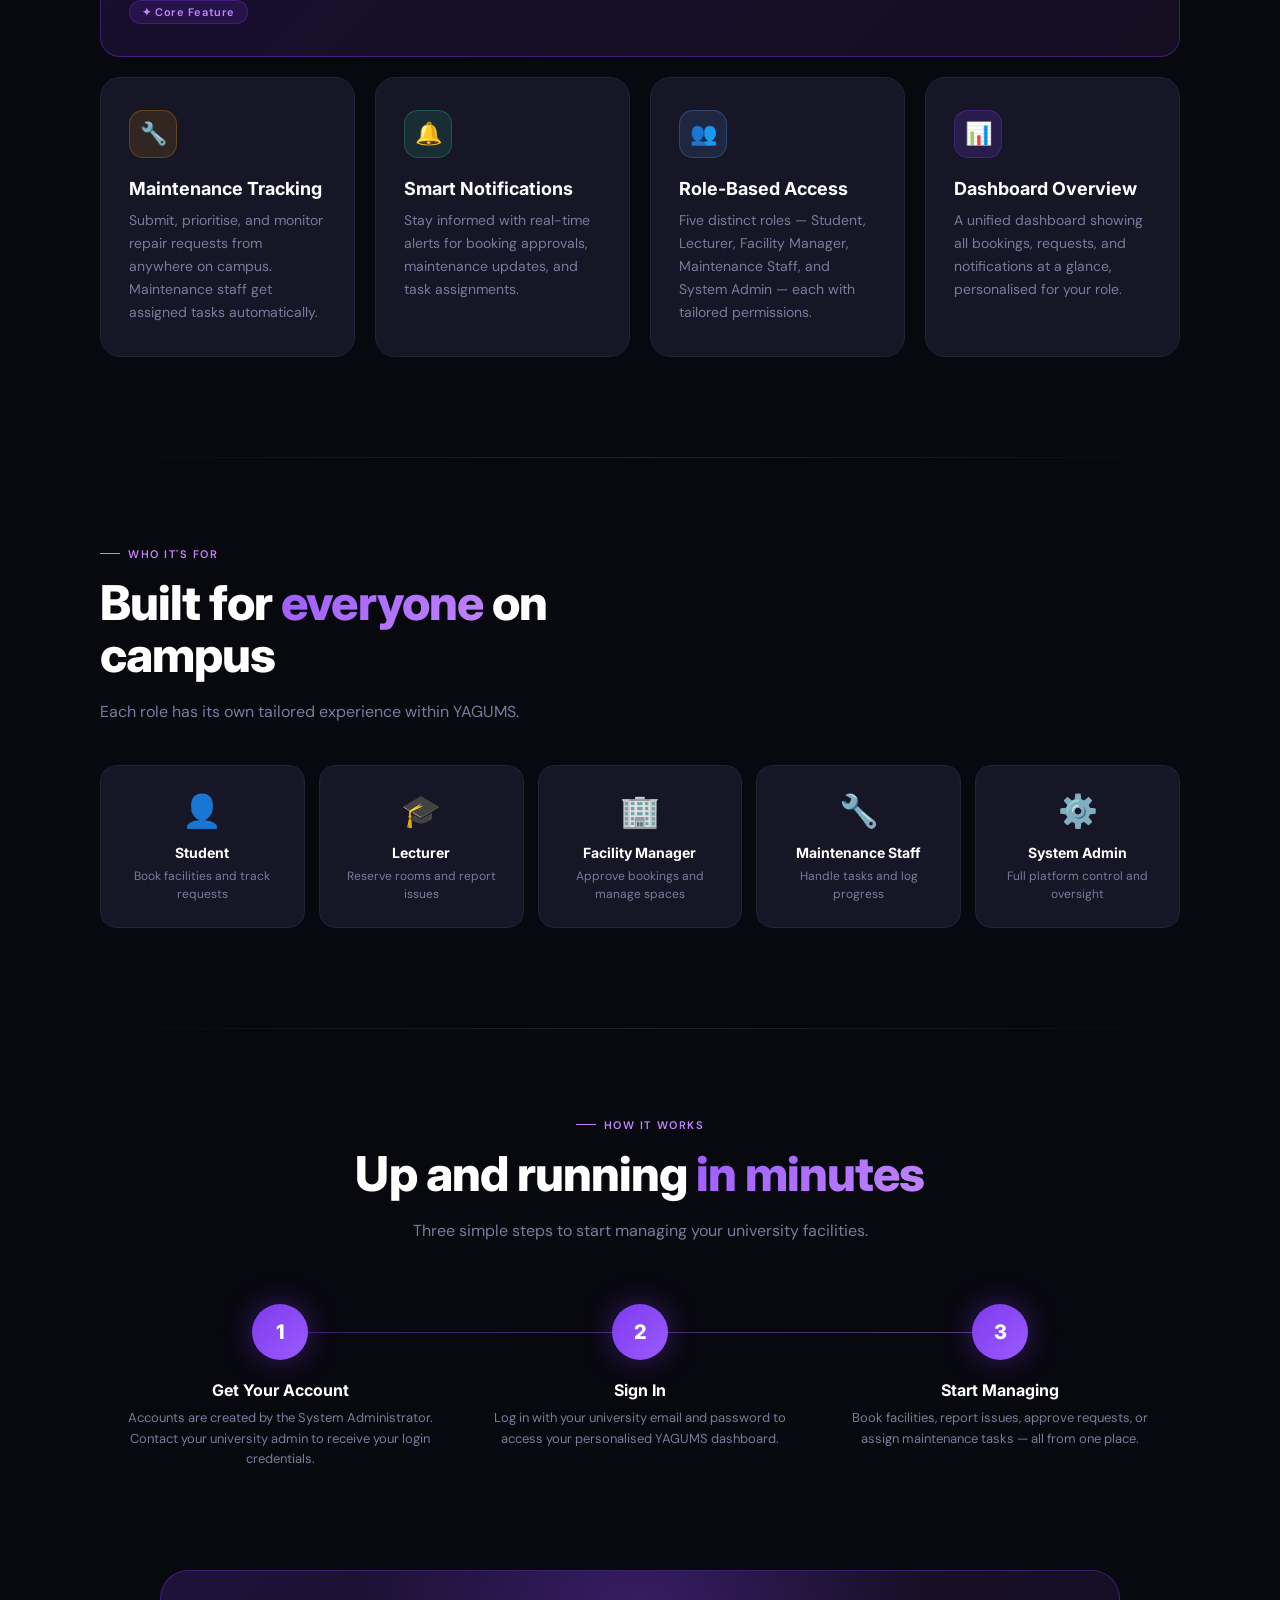
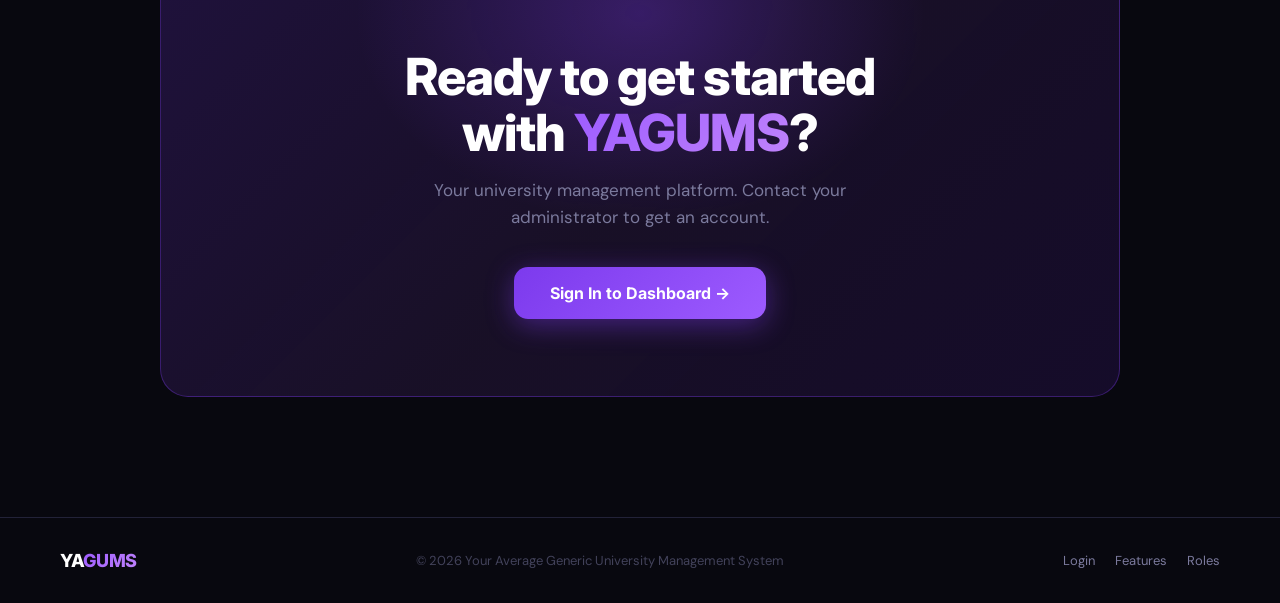
==== commit 45d4d180: "yagums 2.0" ====
--- a/index.html
+++ b/index.html
@@ -4,7 +4,7 @@
 <meta charset="UTF-8">
 <meta name="viewport" content="width=device-width, initial-scale=1.0">
 <title>YAGUMS – Your Average Generic University Management System</title>
-<link href="https://fonts.googleapis.com/css2?family=Syne:wght@400;600;700;800&family=DM+Sans:ital,wght@0,300;0,400;0,500;1,300&display=swap" rel="stylesheet">
+<link href="https://fonts.googleapis.com/css2?family=Inter:wght@400;500;600;700;800;900&family=DM+Sans:ital,wght@0,300;0,400;0,500;1,300&display=swap" rel="stylesheet">
 <style>
   :root {
     --black:  #08080f;
@@ -66,7 +66,7 @@
   @keyframes fadeDown { to { opacity:1; transform:translateY(0); } }
 
   .nav-logo {
-    font-family: 'Syne', sans-serif;
+    font-family: 'Inter', sans-serif;
     font-size: 22px; font-weight: 800;
     letter-spacing: -0.02em;
     color: #fff;
@@ -103,7 +103,7 @@
   .btn-ghost:hover { border-color: var(--purple); color: var(--text); }
 
   .btn-solid {
-    font-family: 'Syne', sans-serif;
+    font-family: 'Inter', sans-serif;
     font-size: 14px; font-weight: 700; color: #fff;
     background: linear-gradient(135deg, var(--purple), var(--purp2));
     border: none; border-radius: 10px; padding: 9px 22px;
@@ -148,7 +148,7 @@
   @keyframes rise { from{opacity:0;transform:translateY(20px);} to{opacity:1;transform:translateY(0);} }
 
   .hero-title {
-    font-family: 'Syne', sans-serif;
+    font-family: 'Inter', sans-serif;
     font-size: clamp(42px, 8vw, 96px);
     font-weight: 800;
     line-height: 0.95;
@@ -196,7 +196,7 @@
     animation: rise 0.8s 0.45s cubic-bezier(.16,1,.3,1) both;
   }
   .btn-hero {
-    font-family: 'Syne', sans-serif;
+    font-family: 'Inter', sans-serif;
     font-size: 16px; font-weight: 700; color: #fff;
     background: linear-gradient(135deg, var(--purple), var(--purp2));
     border: none; border-radius: 14px;
@@ -217,7 +217,7 @@
   .btn-hero:active { transform:translateY(0); }
 
   .btn-outline {
-    font-family: 'Syne', sans-serif;
+    font-family: 'Inter', sans-serif;
     font-size: 15px; font-weight: 600;
     color: var(--text);
     background: rgba(255,255,255,0.04);
@@ -263,10 +263,10 @@
     border-right: 1px solid var(--border);
     text-align: center;
   }
-  .stat-item:first-child { border-left: none; padding-left: 0; }
+  .stat-item:first-child { border-left: none; }
   .stat-item:last-child  { border-right: none; }
   .stat-num {
-    font-family: 'Syne', sans-serif;
+    font-family: 'Inter', sans-serif;
     font-size: clamp(28px,4vw,44px);
     font-weight: 800; color: #fff;
     letter-spacing: -0.02em;
@@ -302,7 +302,7 @@
   }
 
   .section-title {
-    font-family: 'Syne', sans-serif;
+    font-family: 'Inter', sans-serif;
     font-size: clamp(28px,4vw,48px);
     font-weight: 800; color: #fff;
     letter-spacing: -0.02em;
@@ -325,7 +325,7 @@
   /* Feature cards grid */
   .features-grid {
     display: grid;
-    grid-template-columns: repeat(3, 1fr);
+    grid-template-columns: repeat(4, 1fr);
     gap: 20px;
   }
 
@@ -354,7 +354,7 @@
   .feat-card.featured {
     background: linear-gradient(135deg, rgba(124,58,237,0.15), rgba(168,85,247,0.08));
     border-color: rgba(124,58,237,0.4);
-    grid-column: span 2;
+    grid-column: span 4;
   }
   .feat-card.featured:hover { box-shadow: 0 24px 60px rgba(124,58,237,0.2); }
 
@@ -371,7 +371,7 @@
   .feat-icon.blue   { background: rgba(96,165,250,0.12); border-color: rgba(96,165,250,0.25); }
 
   .feat-title {
-    font-family: 'Syne', sans-serif;
+    font-family: 'Inter', sans-serif;
     font-size: 18px; font-weight: 700; color: #fff;
     margin-bottom: 10px;
   }
@@ -425,7 +425,7 @@
 
   .role-emoji { font-size: 32px; margin-bottom: 12px; display: block; }
   .role-name {
-    font-family: 'Syne', sans-serif;
+    font-family: 'Inter', sans-serif;
     font-size: 14px; font-weight: 700; color: #fff;
     margin-bottom: 6px;
   }
@@ -462,13 +462,13 @@
     background: linear-gradient(135deg, var(--purple), var(--purp2));
     border-radius: 50%;
     display: flex; align-items: center; justify-content: center;
-    font-family: 'Syne', sans-serif;
+    font-family: 'Inter', sans-serif;
     font-size: 20px; font-weight: 800; color: #fff;
     margin: 0 auto 20px;
     box-shadow: 0 0 30px rgba(124,58,237,0.4);
   }
   .step-title {
-    font-family: 'Syne', sans-serif;
+    font-family: 'Inter', sans-serif;
     font-size: 16px; font-weight: 700; color: #fff; margin-bottom: 8px;
   }
   .step-body { font-size: 13px; color: var(--muted); line-height: 1.6; }
@@ -497,7 +497,7 @@
     pointer-events: none;
   }
   .cta-title {
-    font-family: 'Syne', sans-serif;
+    font-family: 'Inter', sans-serif;
     font-size: clamp(28px,4vw,52px);
     font-weight: 800; color: #fff;
     letter-spacing: -0.02em; line-height: 1.1;
@@ -528,7 +528,7 @@
     flex-wrap: wrap; gap: 16px;
   }
   .footer-logo {
-    font-family: 'Syne', sans-serif;
+    font-family: 'Inter', sans-serif;
     font-size: 18px; font-weight: 800; color: #fff;
     letter-spacing: -0.02em;
   }
@@ -564,13 +564,16 @@
 
   /* ─── RESPONSIVE ─── */
   @media (max-width: 900px) {
+    .nav-links { display: none; }
     .features-grid { grid-template-columns: 1fr 1fr; }
     .feat-card.featured { grid-column: span 2; }
     .roles-grid { grid-template-columns: repeat(3, 1fr); }
-    .stats-strip { grid-template-columns: repeat(2, 1fr); gap: 24px 0; }
-    .stat-item:nth-child(2) { border-right: none; }
-    .stat-item:nth-child(3) { border-right: 1px solid var(--border); padding-left: clamp(16px,3vw,40px); }
-    .nav-links { display: none; }
+    /* Stats: 2×2 grid — reset all borders, add dividers cleanly */
+    .stats-strip { grid-template-columns: repeat(2, 1fr); gap: 0; }
+    .stat-item { padding: 24px 16px; border-right: none; border-bottom: 1px solid var(--border); text-align: center; }
+    .stat-item:nth-child(odd)  { border-right: 1px solid var(--border); }
+    .stat-item:nth-child(3),
+    .stat-item:nth-child(4)    { border-bottom: none; }
   }
 
   @media (max-width: 640px) {
@@ -579,9 +582,8 @@
     .roles-grid { grid-template-columns: repeat(2, 1fr); }
     .steps-row { grid-template-columns: 1fr; gap: 36px; }
     .steps-row::before { display: none; }
-    .stats-strip { grid-template-columns: repeat(2, 1fr); }
-    .stat-item { border-right: none; border-bottom: 1px solid var(--border); padding: 16px 0; }
-    .stat-item:last-child { border-bottom: none; }
+    /* Stats stays 2×2 — just tighten padding */
+    .stat-item { padding: 20px 12px; }
     .hero-actions { flex-direction: column; align-items: stretch; }
     .btn-hero, .btn-outline { text-align: center; }
     footer { flex-direction: column; text-align: center; }
@@ -591,6 +593,10 @@
   @media (max-width: 400px) {
     .roles-grid { grid-template-columns: 1fr; }
     .nav-cta .btn-ghost { display: none; }
+    /* Stats: single column on very small screens */
+    .stats-strip { grid-template-columns: 1fr; }
+    .stat-item { border-right: none !important; border-bottom: 1px solid var(--border); padding: 16px; }
+    .stat-item:last-child { border-bottom: none; }
   }
 </style>
 </head>
@@ -642,7 +648,7 @@
 <!-- ─── STATS STRIP ─── -->
 <div class="stats-strip">
   <div class="stat-item">
-    <div class="stat-num"><span>5</span></div>
+    <div class="stat-num"><span>12</span>+</div>
     <div class="stat-desc">Campus Facilities</div>
   </div>
   <div class="stat-item">
@@ -650,12 +656,12 @@
     <div class="stat-desc">User Roles</div>
   </div>
   <div class="stat-item">
-    <div class="stat-num"><span>3</span></div>
-    <div class="stat-desc">Active Maintenance Requests</div>
+    <div class="stat-num"><span>100</span>%</div>
+    <div class="stat-desc">Online & Accessible</div>
   </div>
   <div class="stat-item">
-    <div class="stat-num"><span>5</span></div>
-    <div class="stat-desc">Bookings This Month</div>
+    <div class="stat-num"><span>24</span>/7</div>
+    <div class="stat-desc">System Availability</div>
   </div>
 </div>
 
